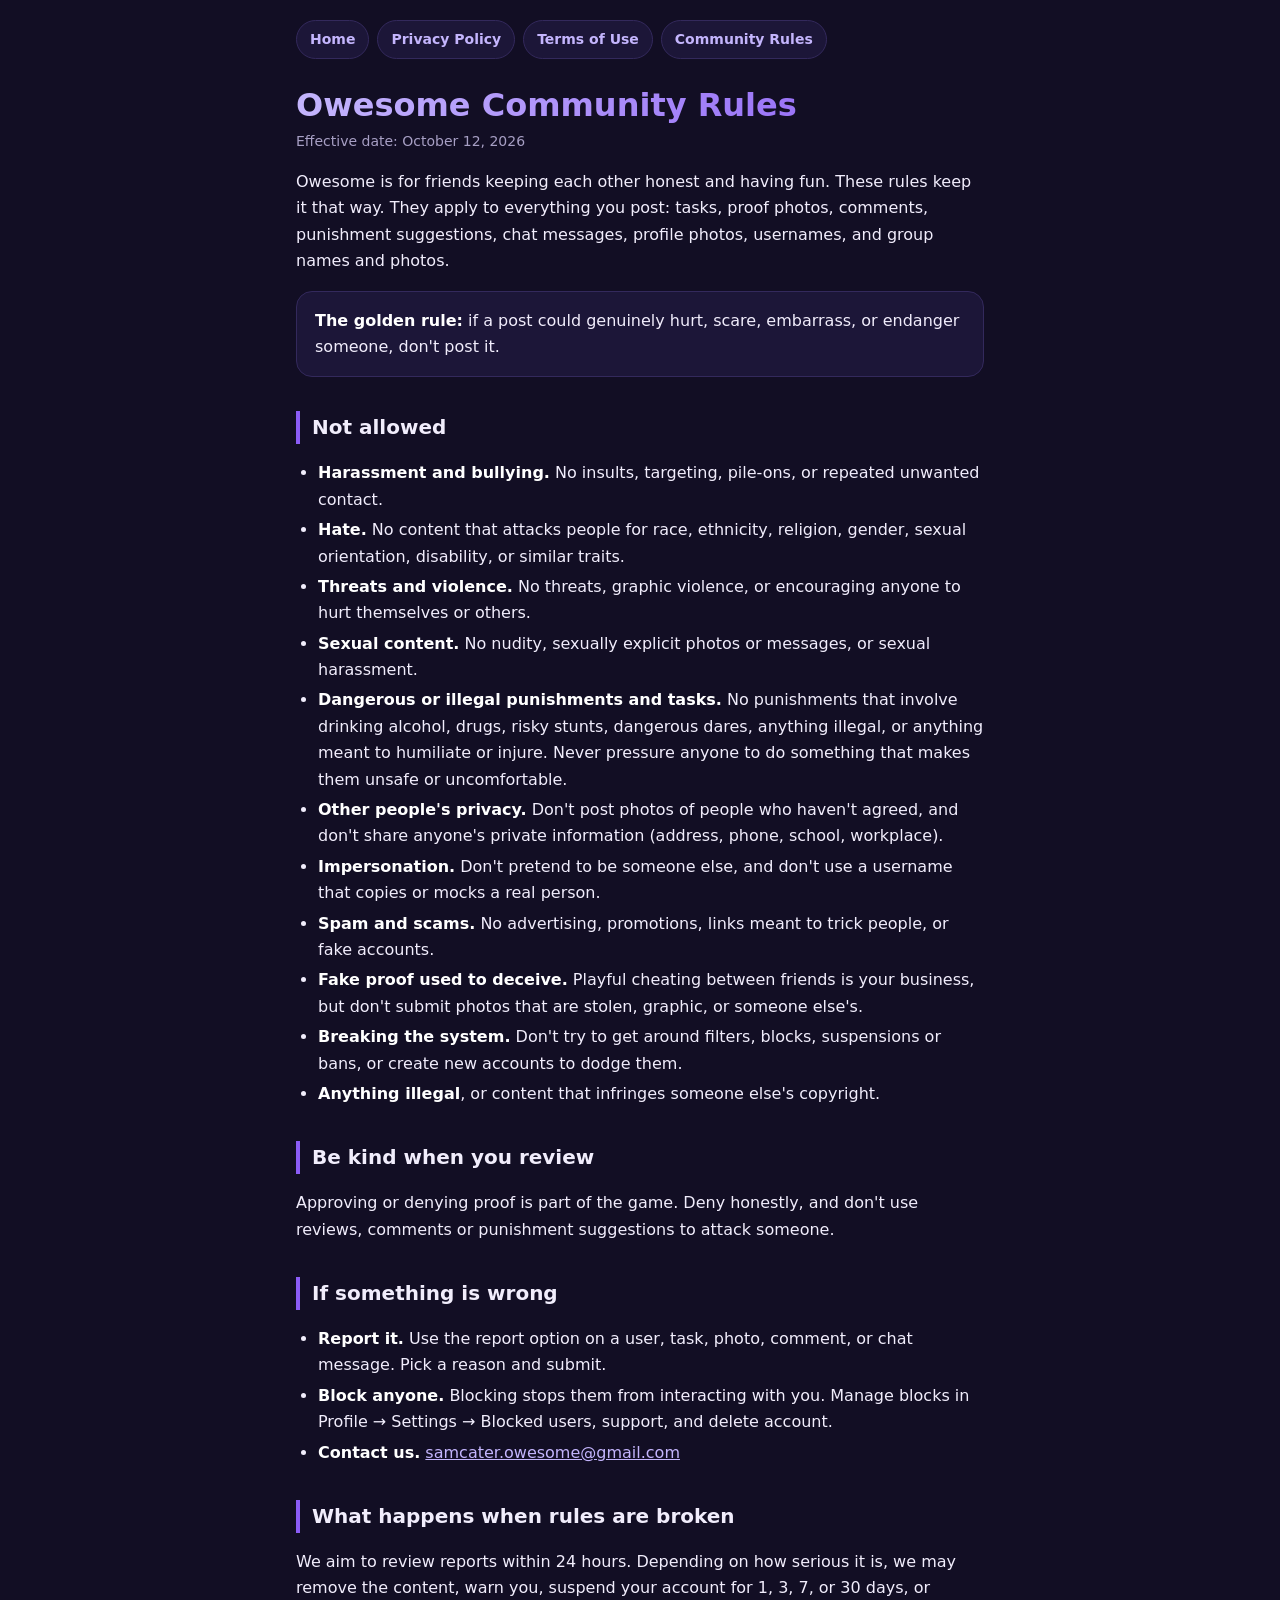
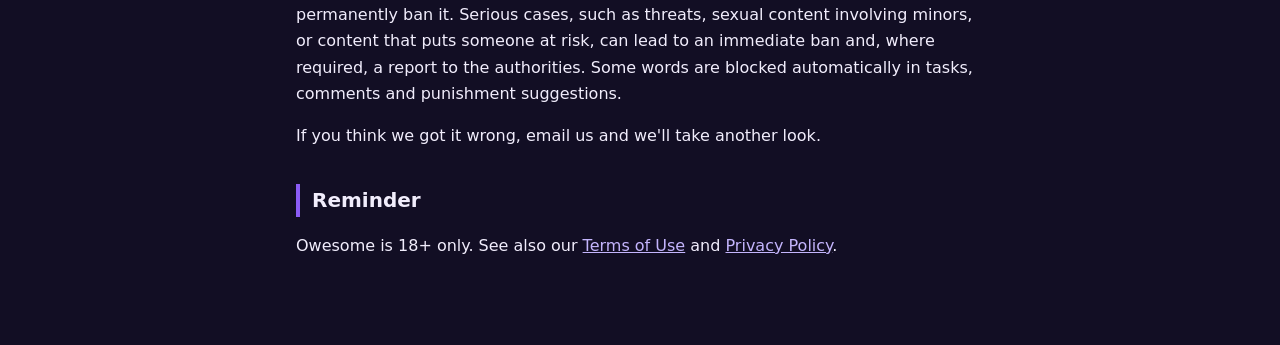
==== community-rules.html @ fdc345d8 "Create community-rules.html" ====
<!doctype html>
<html lang="en">
<head>
<meta charset="utf-8">
<meta name="viewport" content="width=device-width, initial-scale=1">
<title>Owesome Community Rules</title>
<link rel="stylesheet" href="style.css">
</head>
<body>
<nav><a href="index.html">Home</a><a href="privacy.html">Privacy Policy</a><a href="terms.html">Terms of Use</a><a href="community-rules.html">Community Rules</a></nav>

<h1>Owesome Community Rules</h1>
<p class="small">Effective date: October 12, 2026</p>

<p>Owesome is for friends keeping each other honest and having fun. These rules keep it that way. They apply to everything you post: tasks, proof photos, comments, punishment suggestions, chat messages, profile photos, usernames, and group names and photos.</p>

<div class="card"><strong>The golden rule:</strong> if a post could genuinely hurt, scare, embarrass, or endanger someone, don't post it.</div>

<h2>Not allowed</h2>
<ul>
<li><strong>Harassment and bullying.</strong> No insults, targeting, pile-ons, or repeated unwanted contact.</li>
<li><strong>Hate.</strong> No content that attacks people for race, ethnicity, religion, gender, sexual orientation, disability, or similar traits.</li>
<li><strong>Threats and violence.</strong> No threats, graphic violence, or encouraging anyone to hurt themselves or others.</li>
<li><strong>Sexual content.</strong> No nudity, sexually explicit photos or messages, or sexual harassment.</li>
<li><strong>Dangerous or illegal punishments and tasks.</strong> No punishments that involve drinking alcohol, drugs, risky stunts, dangerous dares, anything illegal, or anything meant to humiliate or injure. Never pressure anyone to do something that makes them unsafe or uncomfortable.</li>
<li><strong>Other people's privacy.</strong> Don't post photos of people who haven't agreed, and don't share anyone's private information (address, phone, school, workplace).</li>
<li><strong>Impersonation.</strong> Don't pretend to be someone else, and don't use a username that copies or mocks a real person.</li>
<li><strong>Spam and scams.</strong> No advertising, promotions, links meant to trick people, or fake accounts.</li>
<li><strong>Fake proof used to deceive.</strong> Playful cheating between friends is your business, but don't submit photos that are stolen, graphic, or someone else's.</li>
<li><strong>Breaking the system.</strong> Don't try to get around filters, blocks, suspensions or bans, or create new accounts to dodge them.</li>
<li><strong>Anything illegal</strong>, or content that infringes someone else's copyright.</li>
</ul>

<h2>Be kind when you review</h2>
<p>Approving or denying proof is part of the game. Deny honestly, and don't use reviews, comments or punishment suggestions to attack someone.</p>

<h2>If something is wrong</h2>
<ul>
<li><strong>Report it.</strong> Use the report option on a user, task, photo, comment, or chat message. Pick a reason and submit.</li>
<li><strong>Block anyone.</strong> Blocking stops them from interacting with you. Manage blocks in Profile → Settings → Blocked users, support, and delete account.</li>
<li><strong>Contact us.</strong> <a href="mailto:samcater.owesome@gmail.com">samcater.owesome@gmail.com</a></li>
</ul>

<h2>What happens when rules are broken</h2>
<p>We aim to review reports within 24 hours. Depending on how serious it is, we may remove the content, warn you, suspend your account for 1, 3, 7, or 30 days, or permanently ban it. Serious cases, such as threats, sexual content involving minors, or content that puts someone at risk, can lead to an immediate ban and, where required, a report to the authorities. Some words are blocked automatically in tasks, comments and punishment suggestions.</p>
<p>If you think we got it wrong, email us and we'll take another look.</p>

<h2>Reminder</h2>
<p>Owesome is 18+ only. See also our <a href="terms.html">Terms of Use</a> and <a href="privacy.html">Privacy Policy</a>.</p>
</body>
</html>
---- style.css ----
:root{--bg:#120e24;--card:#1c1638;--line:#33295c;--text:#f1edfc;--muted:#a79fc4;--accent:#8b5cf6;--accent2:#c4b5fd}
*{box-sizing:border-box}
html{background:var(--bg)}
body{font-family:-apple-system,system-ui,"Segoe UI",Roboto,sans-serif;max-width:720px;margin:0 auto;padding:20px 16px 70px;line-height:1.65;color:var(--text);background:var(--bg);-webkit-text-size-adjust:100%}
nav{display:flex;gap:8px;flex-wrap:wrap;margin:0 0 28px}
nav a{background:var(--card);border:1px solid var(--line);color:var(--accent2);text-decoration:none;padding:7px 13px;border-radius:999px;font-size:14px;font-weight:600}
nav a:hover{border-color:var(--accent)}
a{color:var(--accent2)}
h1{font-size:32px;line-height:1.15;margin:0 0 6px;background:linear-gradient(90deg,#c4b5fd,#8b5cf6);-webkit-background-clip:text;background-clip:text;color:transparent}
h2{font-size:20px;margin:34px 0 8px;padding-left:12px;border-left:4px solid var(--accent)}
p,li{color:var(--text)}
ul{padding-left:22px}
li{margin:4px 0}
strong{color:#fff}
.small{color:var(--muted);font-size:14px;margin-top:0}
.card{background:var(--card);border:1px solid var(--line);border-radius:16px;padding:16px 18px;margin:16px 0}
table{border-collapse:separate;border-spacing:0;width:100%;font-size:14px;background:var(--card);border:1px solid var(--line);border-radius:14px;overflow:hidden}
th,td{padding:10px 12px;text-align:left;vertical-align:top;border-bottom:1px solid var(--line)}
tr:last-child td{border-bottom:none}
th{background:#251d4a;color:var(--accent2)}
.btn{display:inline-block;background:var(--accent);color:#fff;text-decoration:none;padding:12px 18px;border-radius:12px;font-weight:700;margin:6px 8px 0 0}
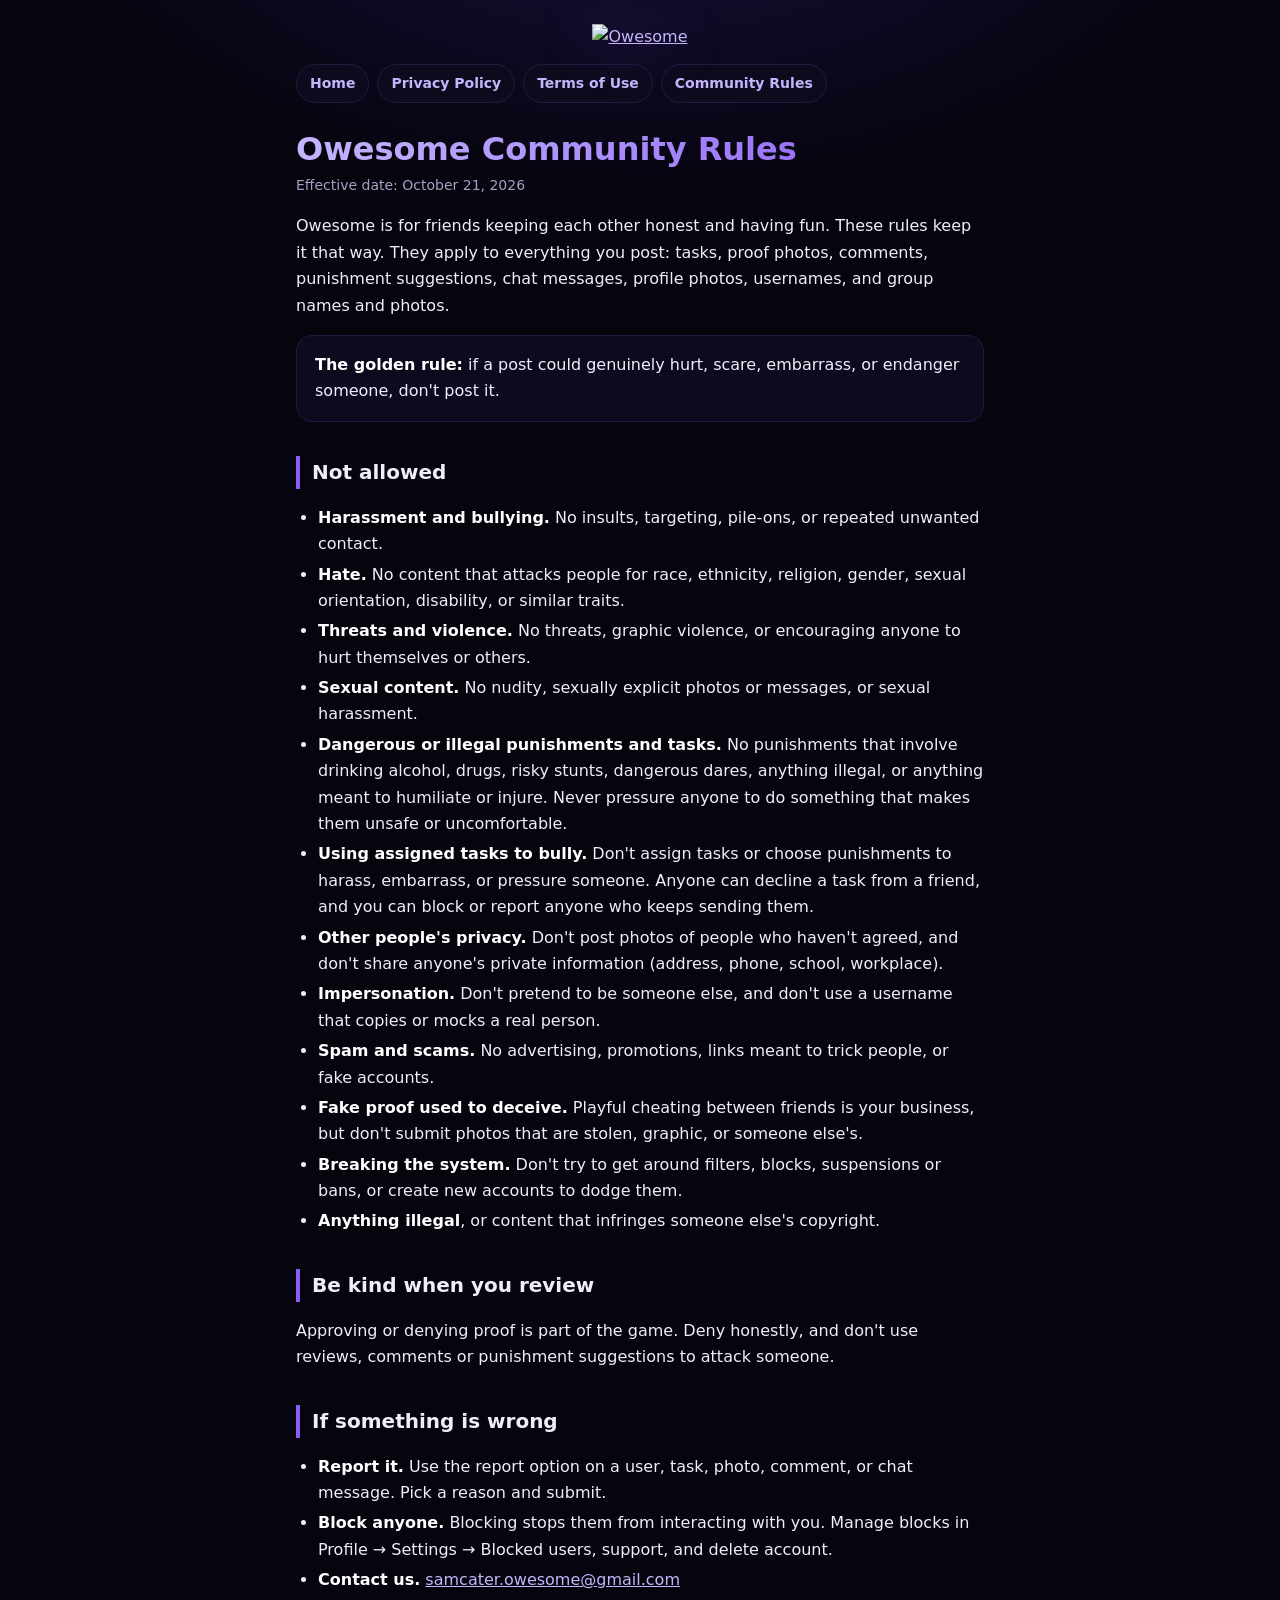
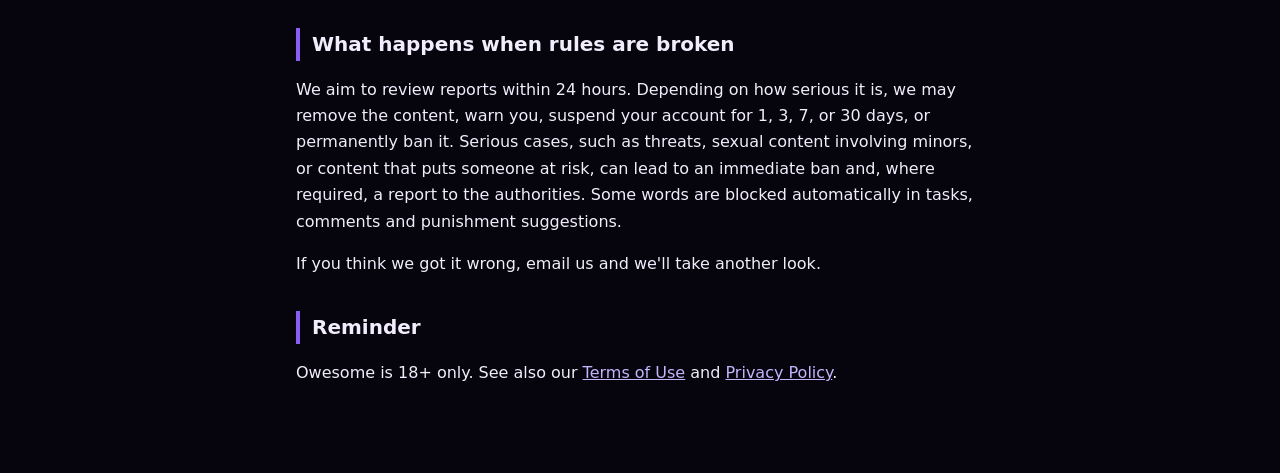
==== commit 6fd861e3: "Add files via upload" ====
--- a/community-rules.html
+++ b/community-rules.html
@@ -4,13 +4,15 @@
 <meta charset="utf-8">
 <meta name="viewport" content="width=device-width, initial-scale=1">
 <title>Owesome Community Rules</title>
+<link rel="icon" type="image/png" href="assets/favicon.png">
 <link rel="stylesheet" href="style.css">
 </head>
 <body>
+<a href="index.html" class="logo-link"><img class="logo" src="assets/logo.png" alt="Owesome"></a>
 <nav><a href="index.html">Home</a><a href="privacy.html">Privacy Policy</a><a href="terms.html">Terms of Use</a><a href="community-rules.html">Community Rules</a></nav>
 
 <h1>Owesome Community Rules</h1>
-<p class="small">Effective date: October 12, 2026</p>
+<p class="small">Effective date: October 21, 2026</p>
 
 <p>Owesome is for friends keeping each other honest and having fun. These rules keep it that way. They apply to everything you post: tasks, proof photos, comments, punishment suggestions, chat messages, profile photos, usernames, and group names and photos.</p>
 
@@ -23,6 +25,7 @@
 <li><strong>Threats and violence.</strong> No threats, graphic violence, or encouraging anyone to hurt themselves or others.</li>
 <li><strong>Sexual content.</strong> No nudity, sexually explicit photos or messages, or sexual harassment.</li>
 <li><strong>Dangerous or illegal punishments and tasks.</strong> No punishments that involve drinking alcohol, drugs, risky stunts, dangerous dares, anything illegal, or anything meant to humiliate or injure. Never pressure anyone to do something that makes them unsafe or uncomfortable.</li>
+<li><strong>Using assigned tasks to bully.</strong> Don't assign tasks or choose punishments to harass, embarrass, or pressure someone. Anyone can decline a task from a friend, and you can block or report anyone who keeps sending them.</li>
 <li><strong>Other people's privacy.</strong> Don't post photos of people who haven't agreed, and don't share anyone's private information (address, phone, school, workplace).</li>
 <li><strong>Impersonation.</strong> Don't pretend to be someone else, and don't use a username that copies or mocks a real person.</li>
 <li><strong>Spam and scams.</strong> No advertising, promotions, links meant to trick people, or fake accounts.</li>
--- a/style.css
+++ b/style.css
@@ -1,7 +1,7 @@
-:root{--bg:#120e24;--card:#1c1638;--line:#33295c;--text:#f1edfc;--muted:#a79fc4;--accent:#8b5cf6;--accent2:#c4b5fd}
+:root{--bg:#06040d;--card:#0e0a1d;--line:#221a40;--text:#f1edfc;--muted:#a79fc4;--accent:#8b5cf6;--accent2:#c4b5fd}
 *{box-sizing:border-box}
-html{background:var(--bg)}
-body{font-family:-apple-system,system-ui,"Segoe UI",Roboto,sans-serif;max-width:720px;margin:0 auto;padding:20px 16px 70px;line-height:1.65;color:var(--text);background:var(--bg);-webkit-text-size-adjust:100%}
+html{min-height:100%;background:radial-gradient(900px 520px at 50% -8%,#1a1040 0%,rgba(6,4,13,0) 72%),var(--bg)}
+body{font-family:-apple-system,system-ui,"Segoe UI",Roboto,sans-serif;max-width:720px;margin:0 auto;padding:20px 16px 70px;line-height:1.65;color:var(--text);background:transparent;-webkit-text-size-adjust:100%}
 nav{display:flex;gap:8px;flex-wrap:wrap;margin:0 0 28px}
 nav a{background:var(--card);border:1px solid var(--line);color:var(--accent2);text-decoration:none;padding:7px 13px;border-radius:999px;font-size:14px;font-weight:600}
 nav a:hover{border-color:var(--accent)}
@@ -17,5 +17,9 @@
 table{border-collapse:separate;border-spacing:0;width:100%;font-size:14px;background:var(--card);border:1px solid var(--line);border-radius:14px;overflow:hidden}
 th,td{padding:10px 12px;text-align:left;vertical-align:top;border-bottom:1px solid var(--line)}
 tr:last-child td{border-bottom:none}
-th{background:#251d4a;color:var(--accent2)}
+th{background:#18113a;color:var(--accent2)}
 .btn{display:inline-block;background:var(--accent);color:#fff;text-decoration:none;padding:12px 18px;border-radius:12px;font-weight:700;margin:6px 8px 0 0}
+
+.logo-link{display:block;text-align:center;margin:4px 0 14px}
+.logo{width:116px;height:auto;filter:drop-shadow(0 0 28px rgba(139,92,246,.45))}
+.logo.big{width:210px;margin-top:6px}
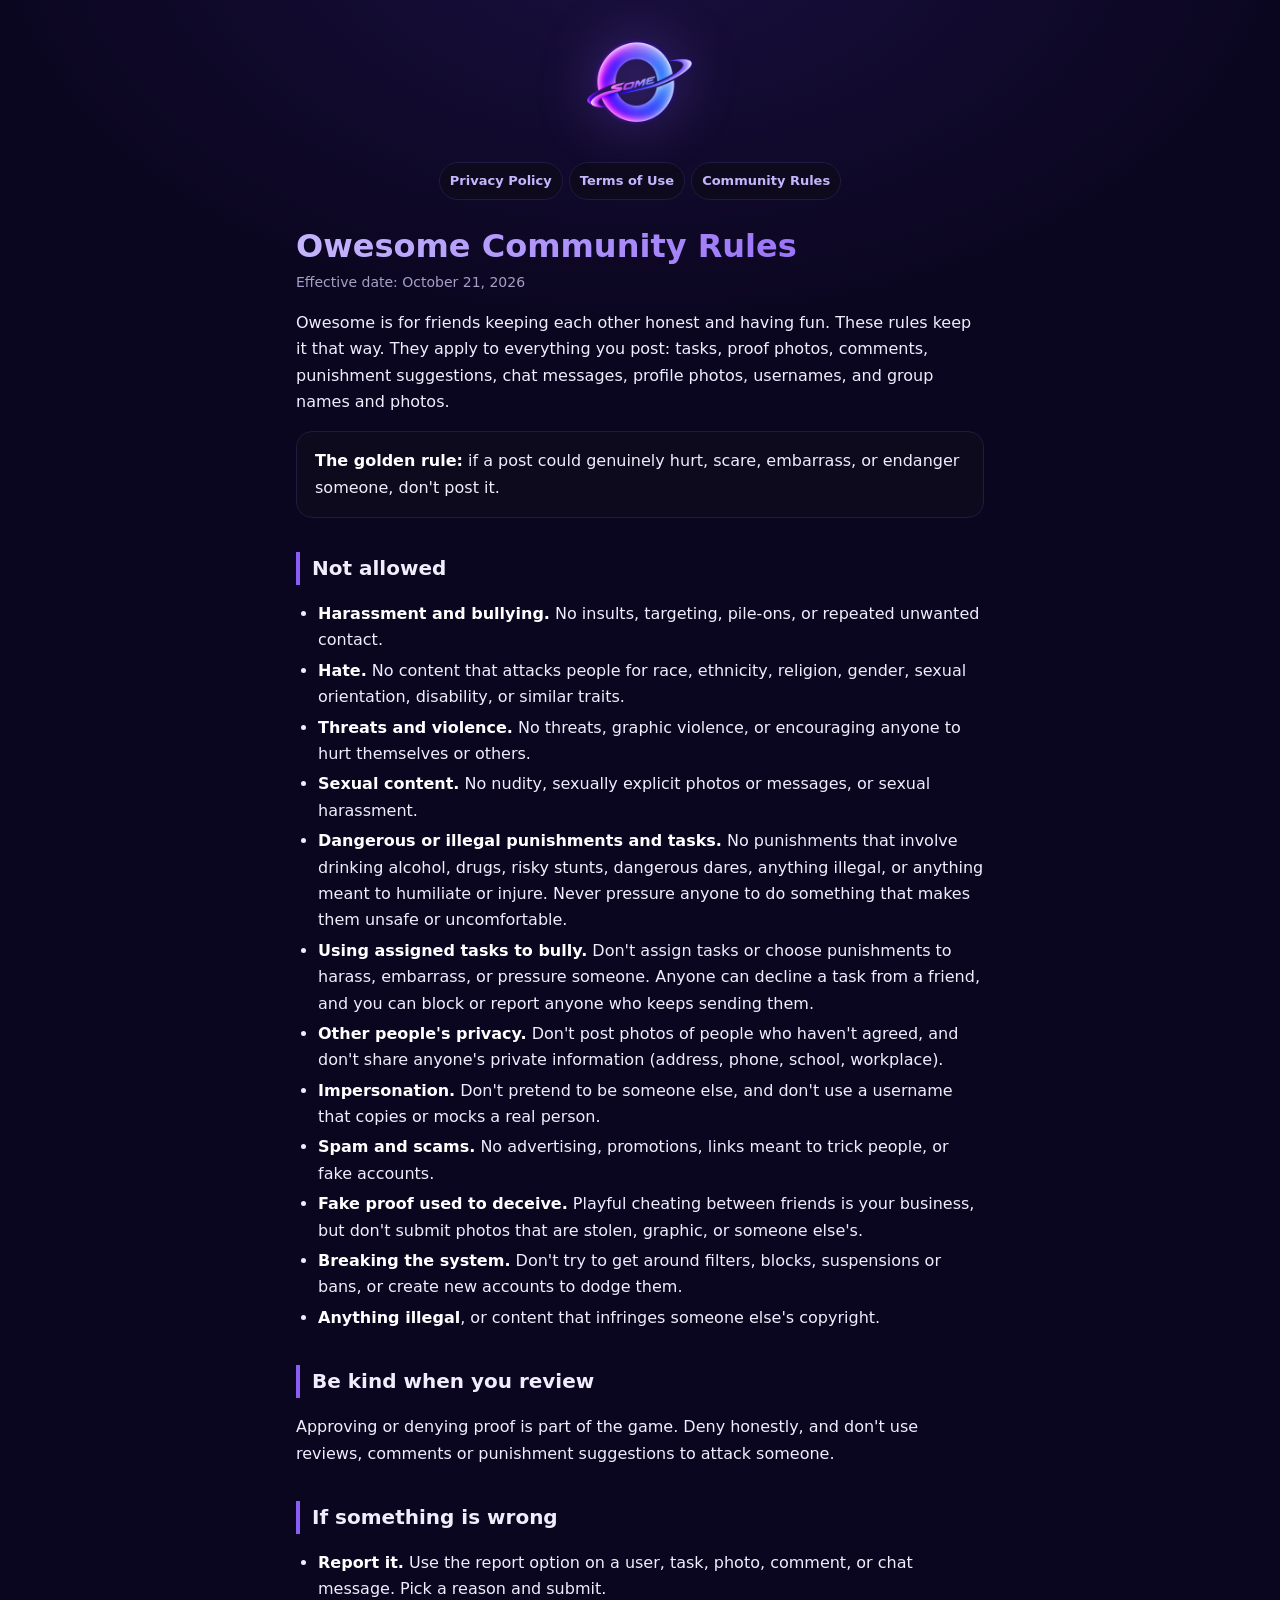
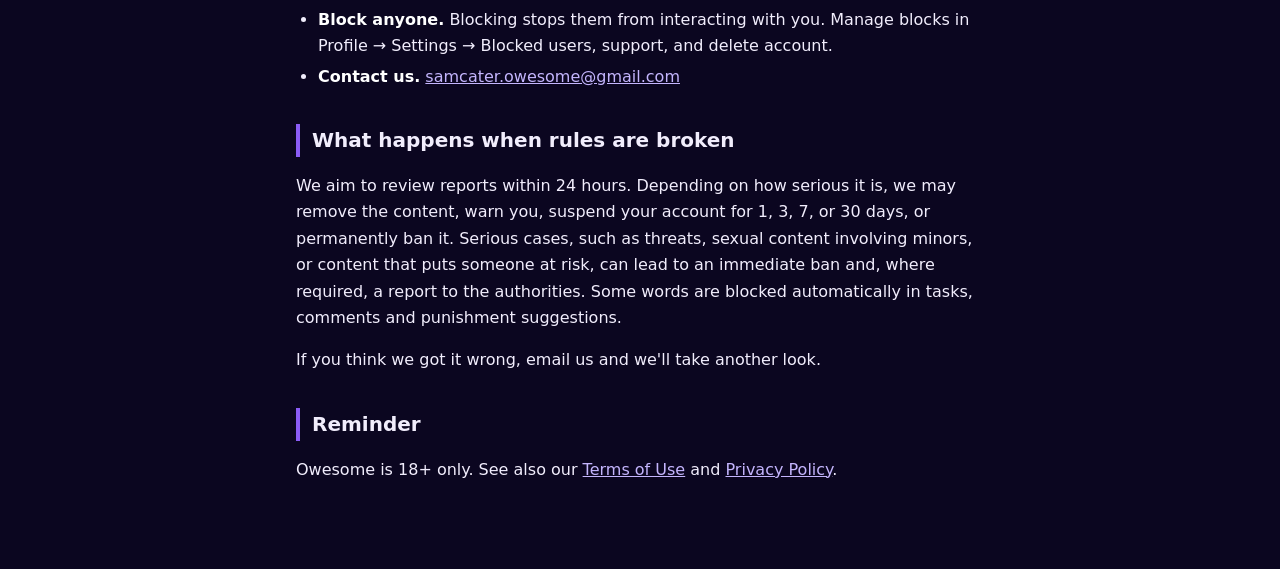
==== commit a109cd8b: "Add files via upload" ====
--- a/community-rules.html
+++ b/community-rules.html
@@ -2,14 +2,16 @@
 <html lang="en">
 <head>
 <meta charset="utf-8">
-<meta name="viewport" content="width=device-width, initial-scale=1">
+<meta name="viewport" content="width=device-width, initial-scale=1, viewport-fit=cover">
+<meta name="theme-color" content="#0b0620">
+<meta name="color-scheme" content="dark">
 <title>Owesome Community Rules</title>
 <link rel="icon" type="image/png" href="assets/favicon.png">
 <link rel="stylesheet" href="style.css">
 </head>
 <body>
 <a href="index.html" class="logo-link"><img class="logo" src="assets/logo.png" alt="Owesome"></a>
-<nav><a href="index.html">Home</a><a href="privacy.html">Privacy Policy</a><a href="terms.html">Terms of Use</a><a href="community-rules.html">Community Rules</a></nav>
+<nav><a href="privacy.html">Privacy Policy</a><a href="terms.html">Terms of Use</a><a href="community-rules.html">Community Rules</a></nav>
 
 <h1>Owesome Community Rules</h1>
 <p class="small">Effective date: October 21, 2026</p>
--- a/style.css
+++ b/style.css
@@ -1,9 +1,11 @@
 :root{--bg:#06040d;--card:#0e0a1d;--line:#221a40;--text:#f1edfc;--muted:#a79fc4;--accent:#8b5cf6;--accent2:#c4b5fd}
 *{box-sizing:border-box}
-html{min-height:100%;background:radial-gradient(900px 520px at 50% -8%,#1a1040 0%,rgba(6,4,13,0) 72%),var(--bg)}
-body{font-family:-apple-system,system-ui,"Segoe UI",Roboto,sans-serif;max-width:720px;margin:0 auto;padding:20px 16px 70px;line-height:1.65;color:var(--text);background:transparent;-webkit-text-size-adjust:100%}
-nav{display:flex;gap:8px;flex-wrap:wrap;margin:0 0 28px}
-nav a{background:var(--card);border:1px solid var(--line);color:var(--accent2);text-decoration:none;padding:7px 13px;border-radius:999px;font-size:14px;font-weight:600}
+html{min-height:100%;background-color:#0b0620}
+body::before{content:"";position:fixed;top:-200px;right:0;bottom:-200px;left:0;z-index:-1;background:radial-gradient(900px 560px at 50% 120px,#1a1040 0%,rgba(11,6,32,0) 72%),#0b0620;pointer-events:none}
+body{font-family:-apple-system,system-ui,"Segoe UI",Roboto,sans-serif;max-width:720px;margin:0 auto;padding:max(20px,env(safe-area-inset-top)) 16px 70px;line-height:1.65;color:var(--text);background:transparent;-webkit-text-size-adjust:100%}
+nav{display:flex;gap:6px;flex-wrap:nowrap;justify-content:center;margin:0 0 28px}
+nav a{background:var(--card);border:1px solid var(--line);color:var(--accent2);text-decoration:none;padding:7px 10px;border-radius:999px;font-size:13px;font-weight:600;white-space:nowrap}
+@media(max-width:380px){nav a{padding:7px 8px;font-size:12px}}
 nav a:hover{border-color:var(--accent)}
 a{color:var(--accent2)}
 h1{font-size:32px;line-height:1.15;margin:0 0 6px;background:linear-gradient(90deg,#c4b5fd,#8b5cf6);-webkit-background-clip:text;background-clip:text;color:transparent}
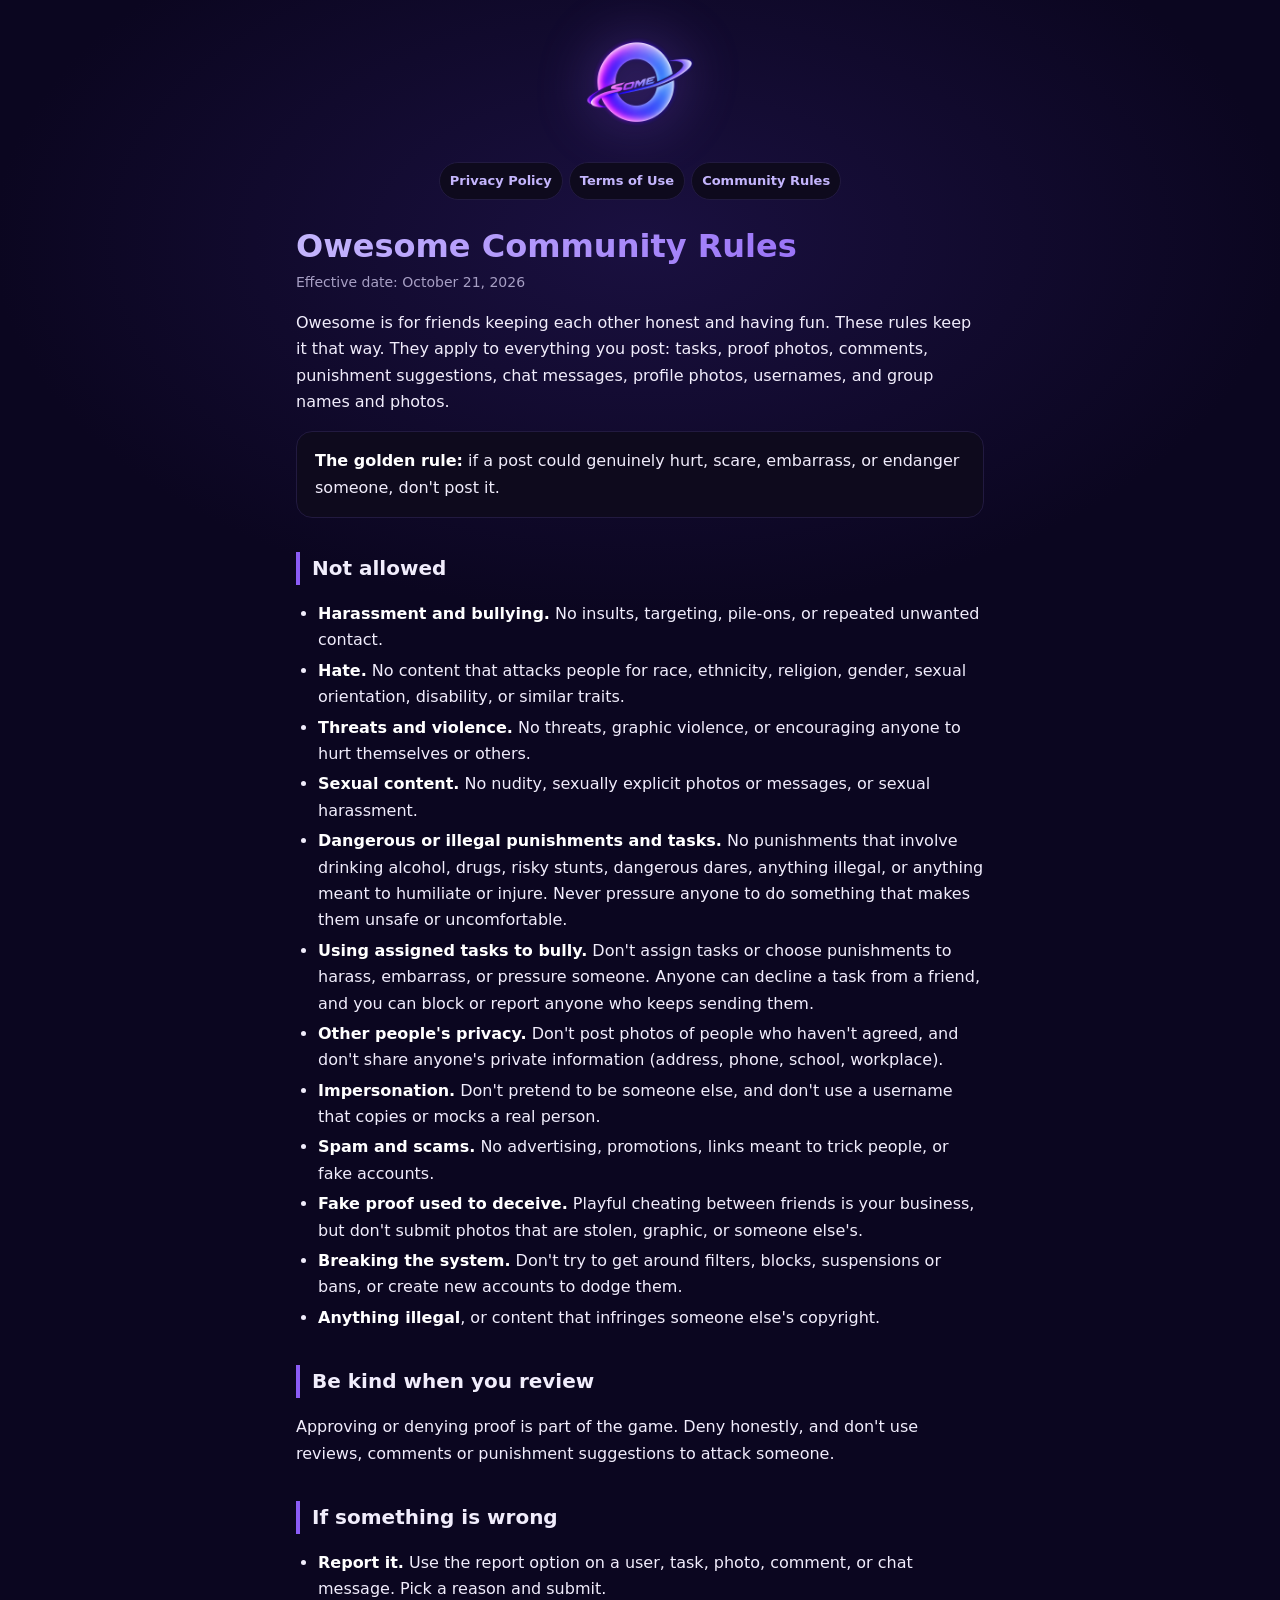
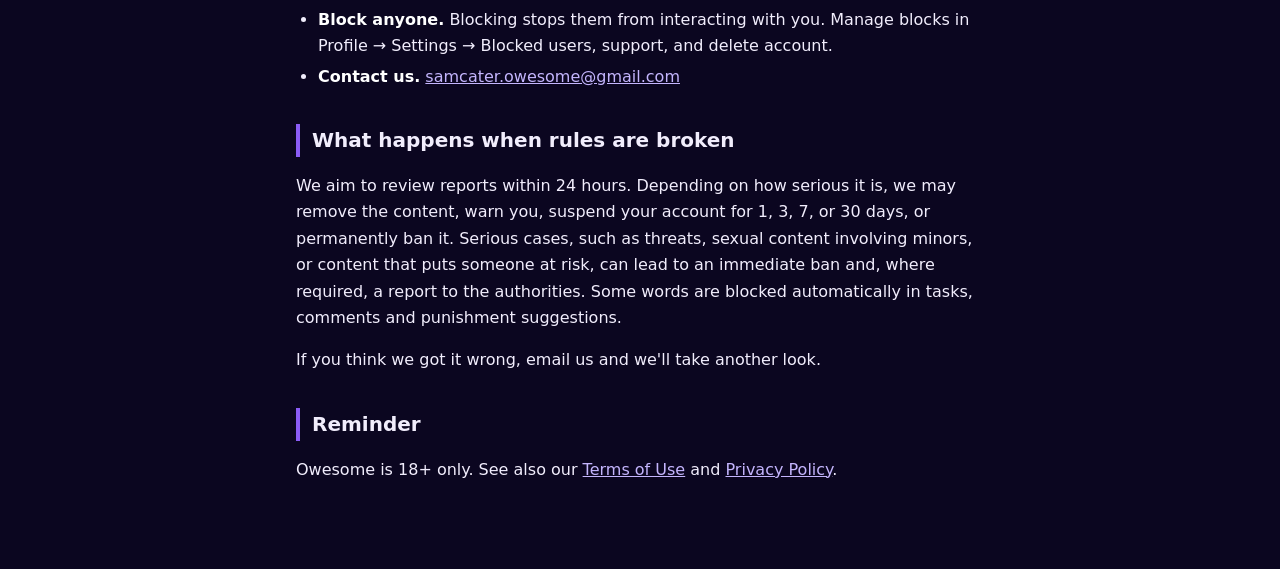
==== commit 625bbc45: "Add files via upload" ====
--- a/community-rules.html
+++ b/community-rules.html
@@ -3,11 +3,10 @@
 <head>
 <meta charset="utf-8">
 <meta name="viewport" content="width=device-width, initial-scale=1, viewport-fit=cover">
-<meta name="theme-color" content="#0b0620">
 <meta name="color-scheme" content="dark">
 <title>Owesome Community Rules</title>
 <link rel="icon" type="image/png" href="assets/favicon.png">
-<link rel="stylesheet" href="style.css">
+<link rel="stylesheet" href="style.css?v=4">
 </head>
 <body>
 <a href="index.html" class="logo-link"><img class="logo" src="assets/logo.png" alt="Owesome"></a>
--- a/style.css
+++ b/style.css
@@ -1,8 +1,9 @@
 :root{--bg:#06040d;--card:#0e0a1d;--line:#221a40;--text:#f1edfc;--muted:#a79fc4;--accent:#8b5cf6;--accent2:#c4b5fd}
 *{box-sizing:border-box}
 html{min-height:100%;background-color:#0b0620}
-body::before{content:"";position:fixed;top:-200px;right:0;bottom:-200px;left:0;z-index:-1;background:radial-gradient(900px 560px at 50% 120px,#1a1040 0%,rgba(11,6,32,0) 72%),#0b0620;pointer-events:none}
-body{font-family:-apple-system,system-ui,"Segoe UI",Roboto,sans-serif;max-width:720px;margin:0 auto;padding:max(20px,env(safe-area-inset-top)) 16px 70px;line-height:1.65;color:var(--text);background:transparent;-webkit-text-size-adjust:100%}
+body>*{position:relative;z-index:1}
+body::before{content:"";position:fixed;top:-200px;right:0;bottom:-200px;left:0;z-index:0;background:radial-gradient(900px 520px at 50% 440px,#1a1040 0%,rgba(11,6,32,0) 72%),#0b0620;pointer-events:none}
+body{font-family:-apple-system,system-ui,"Segoe UI",Roboto,sans-serif;max-width:720px;margin:0 auto;padding:max(20px,env(safe-area-inset-top)) 16px 70px;line-height:1.65;color:var(--text);background-color:#0b0620;-webkit-text-size-adjust:100%}
 nav{display:flex;gap:6px;flex-wrap:nowrap;justify-content:center;margin:0 0 28px}
 nav a{background:var(--card);border:1px solid var(--line);color:var(--accent2);text-decoration:none;padding:7px 10px;border-radius:999px;font-size:13px;font-weight:600;white-space:nowrap}
 @media(max-width:380px){nav a{padding:7px 8px;font-size:12px}}
